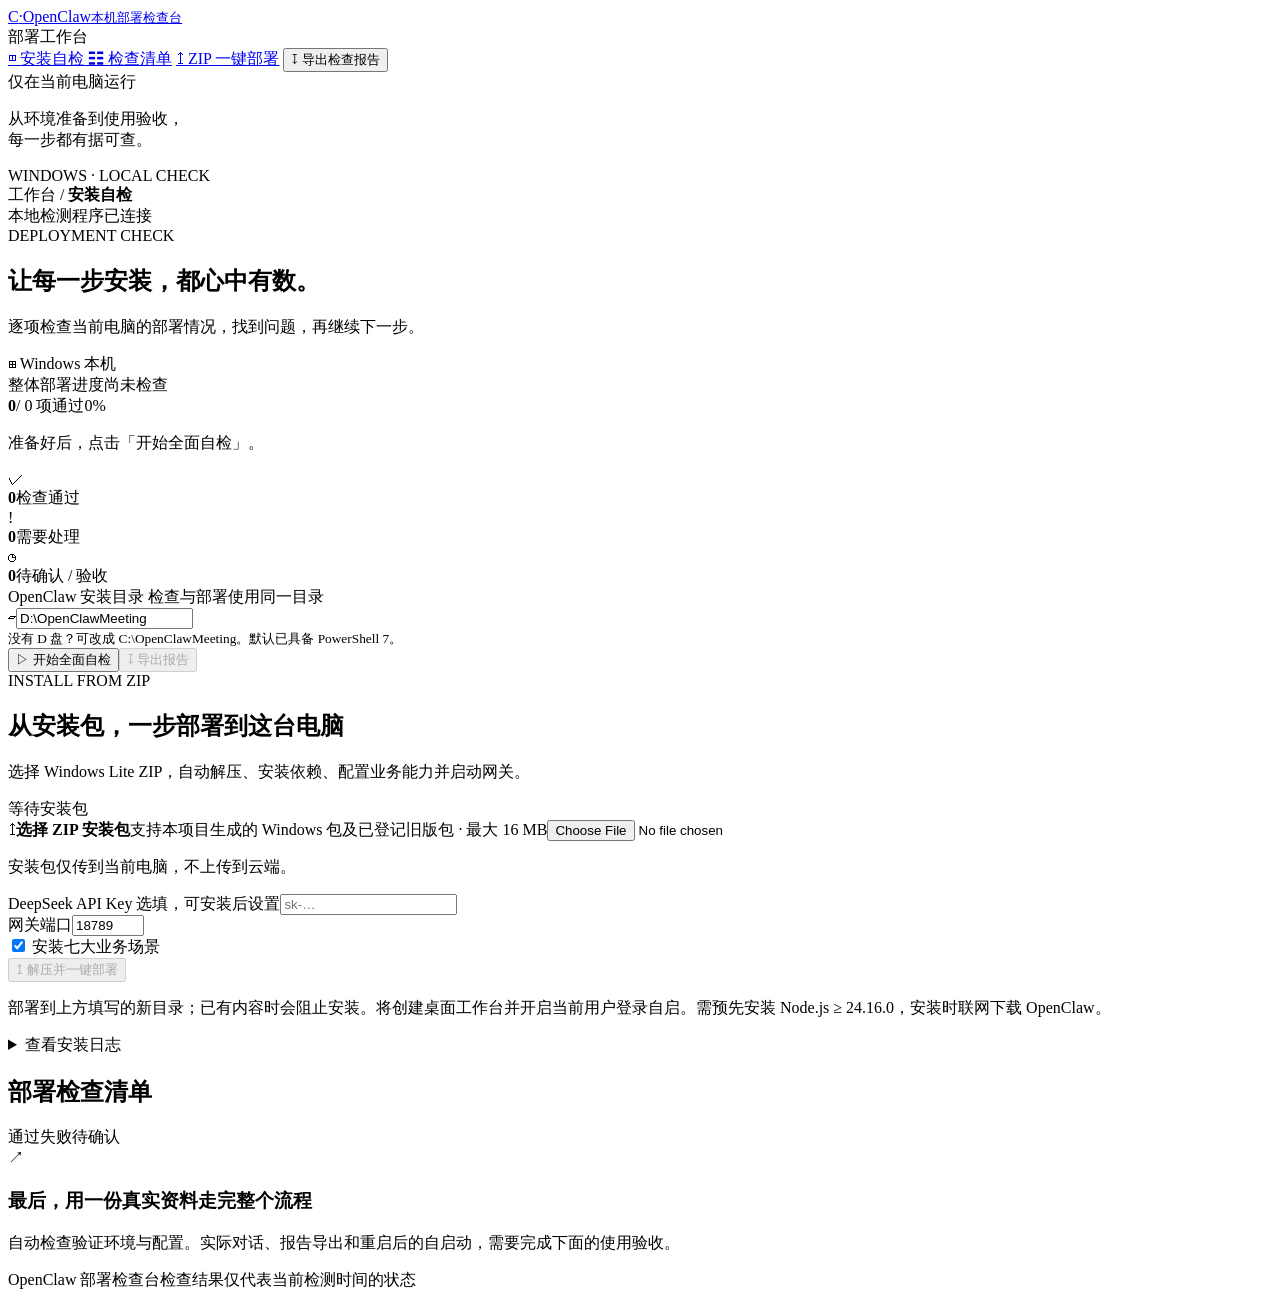
==== deployment-check/public/index.html @ 4201d01c "Add Windows deployment checker, trusted ZIP installer, and AI handoff docs" ====
<!doctype html>
<html lang="zh-CN">
<head>
  <meta charset="utf-8">
  <meta name="viewport" content="width=device-width, initial-scale=1">
  <meta name="check-session" content="__CHECK_SESSION__">
  <title>OpenClaw · 部署检查台</title>
  <link rel="stylesheet" href="/style.css">
  <script src="/app.js" defer></script>
  <script src="/deploy.js" defer></script>
</head>
<body>
  <aside class="sidebar">
    <a class="brand" href="/" aria-label="部署检查台首页"><span class="brand-icon">C<span>·</span></span><span>OpenClaw<small>本机部署检查台</small></span></a>
    <div class="nav-label">部署工作台</div>
    <a class="nav-item selected" href="#overview"><span>◫</span> 安装自检 <span class="nav-dot"></span></a>
    <a class="nav-item" href="#checklist"><span>☷</span> 检查清单</a>
    <a class="nav-item" href="#deployment"><span>↥</span> ZIP 一键部署</a>
    <button class="nav-item" id="sidebar-report"><span>↧</span> 导出检查报告</button>
    <div class="sidebar-bottom"><span class="local-dot"></span> 仅在当前电脑运行<p>从环境准备到使用验收，<br>每一步都有据可查。</p><div class="sidebar-version">WINDOWS · LOCAL CHECK</div></div>
  </aside>
  <main>
    <header class="topbar"><div>工作台 <span>/</span> <strong>安装自检</strong></div><span class="connection" id="connection"><i></i> 本地检测程序已连接</span></header>
    <div class="content">
      <section class="page-heading" id="overview"><div><div class="eyebrow">DEPLOYMENT CHECK</div><h1>让每一步安装，都心中有数<span>。</span></h1><p>逐项检查当前电脑的部署情况，找到问题，再继续下一步。</p></div><div class="os-tag"><span>⊞</span> Windows 本机</div></section>
      <section class="overview-grid" aria-label="检查概览">
        <div class="progress-card"><div class="card-top"><span>整体部署进度</span><span class="badge neutral" id="overall-status">尚未检查</span></div><div class="progress-number"><strong id="pass-count">0</strong><span>/ <span id="total-count">0</span> 项通过</span><span class="percent" id="progress-percent">0%</span></div><div class="progress-track"><div id="progress-fill"></div></div><p id="progress-note">准备好后，点击「开始全面自检」。</p></div>
        <div class="stat-card"><span class="stat-icon success">✓</span><div><strong id="success-count">0</strong><span>检查通过</span></div></div>
        <div class="stat-card"><span class="stat-icon danger">!</span><div><strong id="fail-count">0</strong><span>需要处理</span></div></div>
        <div class="stat-card"><span class="stat-icon amber">◷</span><div><strong id="review-count">0</strong><span>待确认 / 验收</span></div></div>
      </section>
      <section class="setup-card" aria-label="检测设置"><div class="path-field"><label for="install-dir">OpenClaw 安装目录 <span>检查与部署使用同一目录</span></label><div class="input-wrap"><span>▱</span><input id="install-dir" value="D:\OpenClawMeeting" spellcheck="false" autocomplete="off" aria-describedby="path-note"></div><small id="path-note">没有 D 盘？可改成 C:\OpenClawMeeting。默认已具备 PowerShell 7。</small></div><div class="setup-actions"><button class="button primary" id="run-all"><span>▷</span> 开始全面自检</button><button class="button secondary" id="export-report" disabled>↧ 导出报告</button></div></section>
      <div class="notice hidden" id="run-notice" role="status" aria-live="polite"></div>
      <section class="deployment-card" id="deployment" aria-label="ZIP 一键部署">
        <div class="deployment-heading"><div><div class="eyebrow">INSTALL FROM ZIP</div><h2>从安装包，一步部署到这台电脑</h2><p>选择 Windows Lite ZIP，自动解压、安装依赖、配置业务能力并启动网关。</p></div><span class="badge neutral" id="deploy-badge">等待安装包</span></div>
        <div class="deploy-layout"><div class="upload-zone"><label for="package-file"><span class="upload-icon">↥</span><strong>选择 ZIP 安装包</strong><span>支持本项目生成的 Windows 包及已登记旧版包 · 最大 16 MB</span></label><input id="package-file" type="file" accept=".zip,application/zip"><p id="package-info">安装包仅传到当前电脑，不上传到云端。</p></div>
        <div class="deploy-fields"><label for="deploy-key">DeepSeek API Key <span>选填，可安装后设置</span></label><input id="deploy-key" type="password" autocomplete="off" placeholder="sk-…"><div class="deploy-options"><div><label for="deploy-port">网关端口</label><input id="deploy-port" type="number" min="1024" max="65535" value="18789"></div><label class="business-choice"><input id="deploy-business" type="checkbox" checked> 安装七大业务场景</label></div><button class="button primary" id="deploy-button" disabled>↥ 解压并一键部署</button></div></div>
        <p class="deploy-scope">部署到上方填写的新目录；已有内容时会阻止安装。将创建桌面工作台并开启当前用户登录自启。需预先安装 Node.js ≥ 24.16.0，安装时联网下载 OpenClaw。</p>
        <div class="deploy-status hidden" id="deploy-status" role="status" aria-live="polite"><strong id="deploy-message"></strong><div class="progress-track"><div id="deploy-progress"></div></div><span id="deploy-stage"></span><details id="deploy-log-details"><summary>查看安装日志</summary><pre id="deploy-log"></pre></details></div>
      </section>
      <section id="checklist"><div class="section-heading"><h2>部署检查清单 <span id="check-count"></span></h2><div class="legend"><span><i class="green"></i>通过</span><span><i class="red"></i>失败</span><span><i class="yellow"></i>待确认</span></div></div><div id="groups"></div></section>
      <section class="acceptance-card"><div class="acceptance-icon">↗</div><div><h3>最后，用一份真实资料走完整个流程</h3><p>自动检查验证环境与配置。实际对话、报告导出和重启后的自启动，需要完成下面的使用验收。</p><div id="manual-checks"></div></div></section>
      <footer><span>OpenClaw 部署检查台</span><span id="last-run">检查结果仅代表当前检测时间的状态</span></footer>
    </div>
    <div class="toast hidden" id="toast" role="status"></div>
  </main>
</body>
</html>
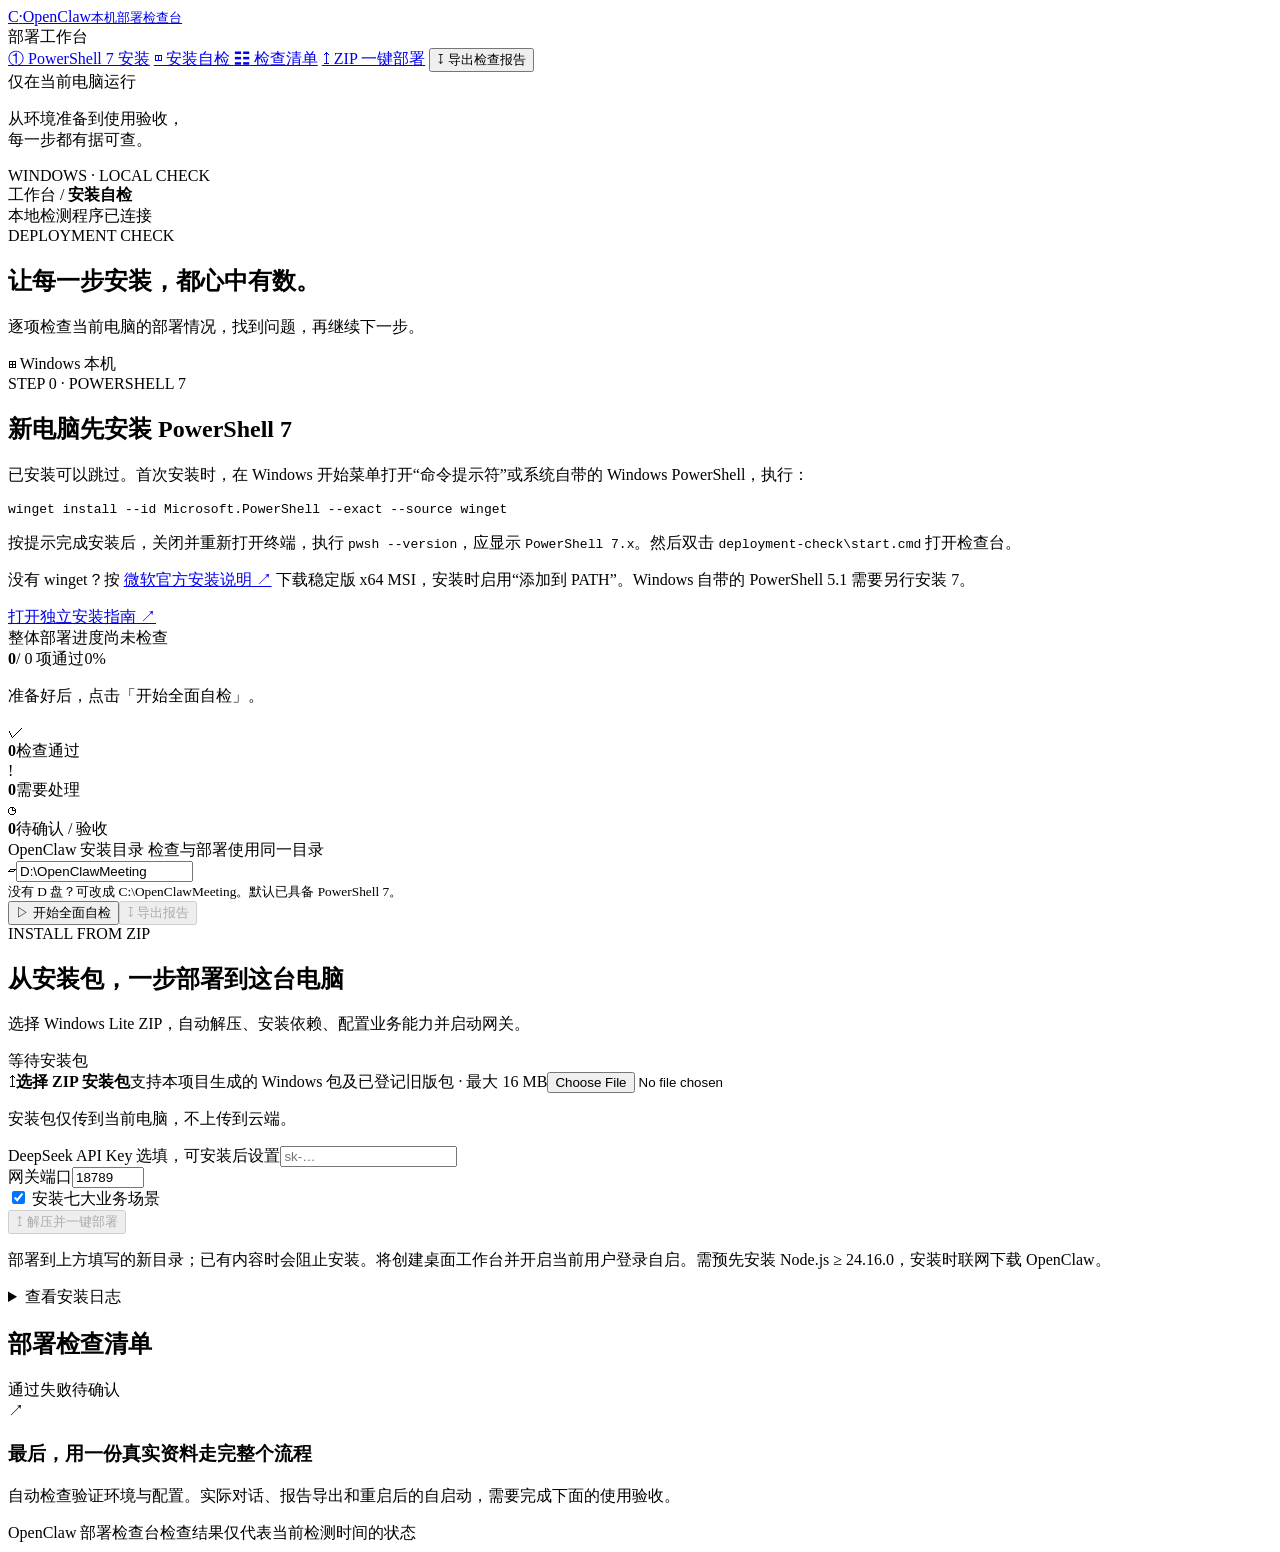
==== commit f4ea8567: "Add PowerShell 7 setup steps and standalone installation guide" ====
--- a/deployment-check/public/index.html
+++ b/deployment-check/public/index.html
@@ -13,6 +13,7 @@
   <aside class="sidebar">
     <a class="brand" href="/" aria-label="部署检查台首页"><span class="brand-icon">C<span>·</span></span><span>OpenClaw<small>本机部署检查台</small></span></a>
     <div class="nav-label">部署工作台</div>
+    <a class="nav-item" href="#powershell-setup"><span>①</span> PowerShell 7 安装</a>
     <a class="nav-item selected" href="#overview"><span>◫</span> 安装自检 <span class="nav-dot"></span></a>
     <a class="nav-item" href="#checklist"><span>☷</span> 检查清单</a>
     <a class="nav-item" href="#deployment"><span>↥</span> ZIP 一键部署</a>
@@ -23,6 +24,15 @@
     <header class="topbar"><div>工作台 <span>/</span> <strong>安装自检</strong></div><span class="connection" id="connection"><i></i> 本地检测程序已连接</span></header>
     <div class="content">
       <section class="page-heading" id="overview"><div><div class="eyebrow">DEPLOYMENT CHECK</div><h1>让每一步安装，都心中有数<span>。</span></h1><p>逐项检查当前电脑的部署情况，找到问题，再继续下一步。</p></div><div class="os-tag"><span>⊞</span> Windows 本机</div></section>
+      <section class="prerequisite-card" id="powershell-setup" aria-label="PowerShell 7 安装步骤">
+        <div class="eyebrow">STEP 0 · POWERSHELL 7</div>
+        <h2>新电脑先安装 PowerShell 7</h2>
+        <p>已安装可以跳过。首次安装时，在 Windows 开始菜单打开“命令提示符”或系统自带的 Windows PowerShell，执行：</p>
+        <pre><code>winget install --id Microsoft.PowerShell --exact --source winget</code></pre>
+        <p>按提示完成安装后，关闭并重新打开终端，执行 <code>pwsh --version</code>，应显示 <code>PowerShell 7.x</code>。然后双击 <code>deployment-check\start.cmd</code> 打开检查台。</p>
+        <p>没有 winget？按 <a href="https://learn.microsoft.com/zh-cn/powershell/scripting/install/installing-powershell-on-windows" target="_blank" rel="noopener noreferrer">微软官方安装说明 ↗</a> 下载稳定版 x64 MSI，安装时启用“添加到 PATH”。Windows 自带的 PowerShell 5.1 需要另行安装 7。</p>
+        <a class="prerequisite-guide" href="/powershell7.html" target="_blank" rel="noopener">打开独立安装指南 ↗</a>
+      </section>
       <section class="overview-grid" aria-label="检查概览">
         <div class="progress-card"><div class="card-top"><span>整体部署进度</span><span class="badge neutral" id="overall-status">尚未检查</span></div><div class="progress-number"><strong id="pass-count">0</strong><span>/ <span id="total-count">0</span> 项通过</span><span class="percent" id="progress-percent">0%</span></div><div class="progress-track"><div id="progress-fill"></div></div><p id="progress-note">准备好后，点击「开始全面自检」。</p></div>
         <div class="stat-card"><span class="stat-icon success">✓</span><div><strong id="success-count">0</strong><span>检查通过</span></div></div>
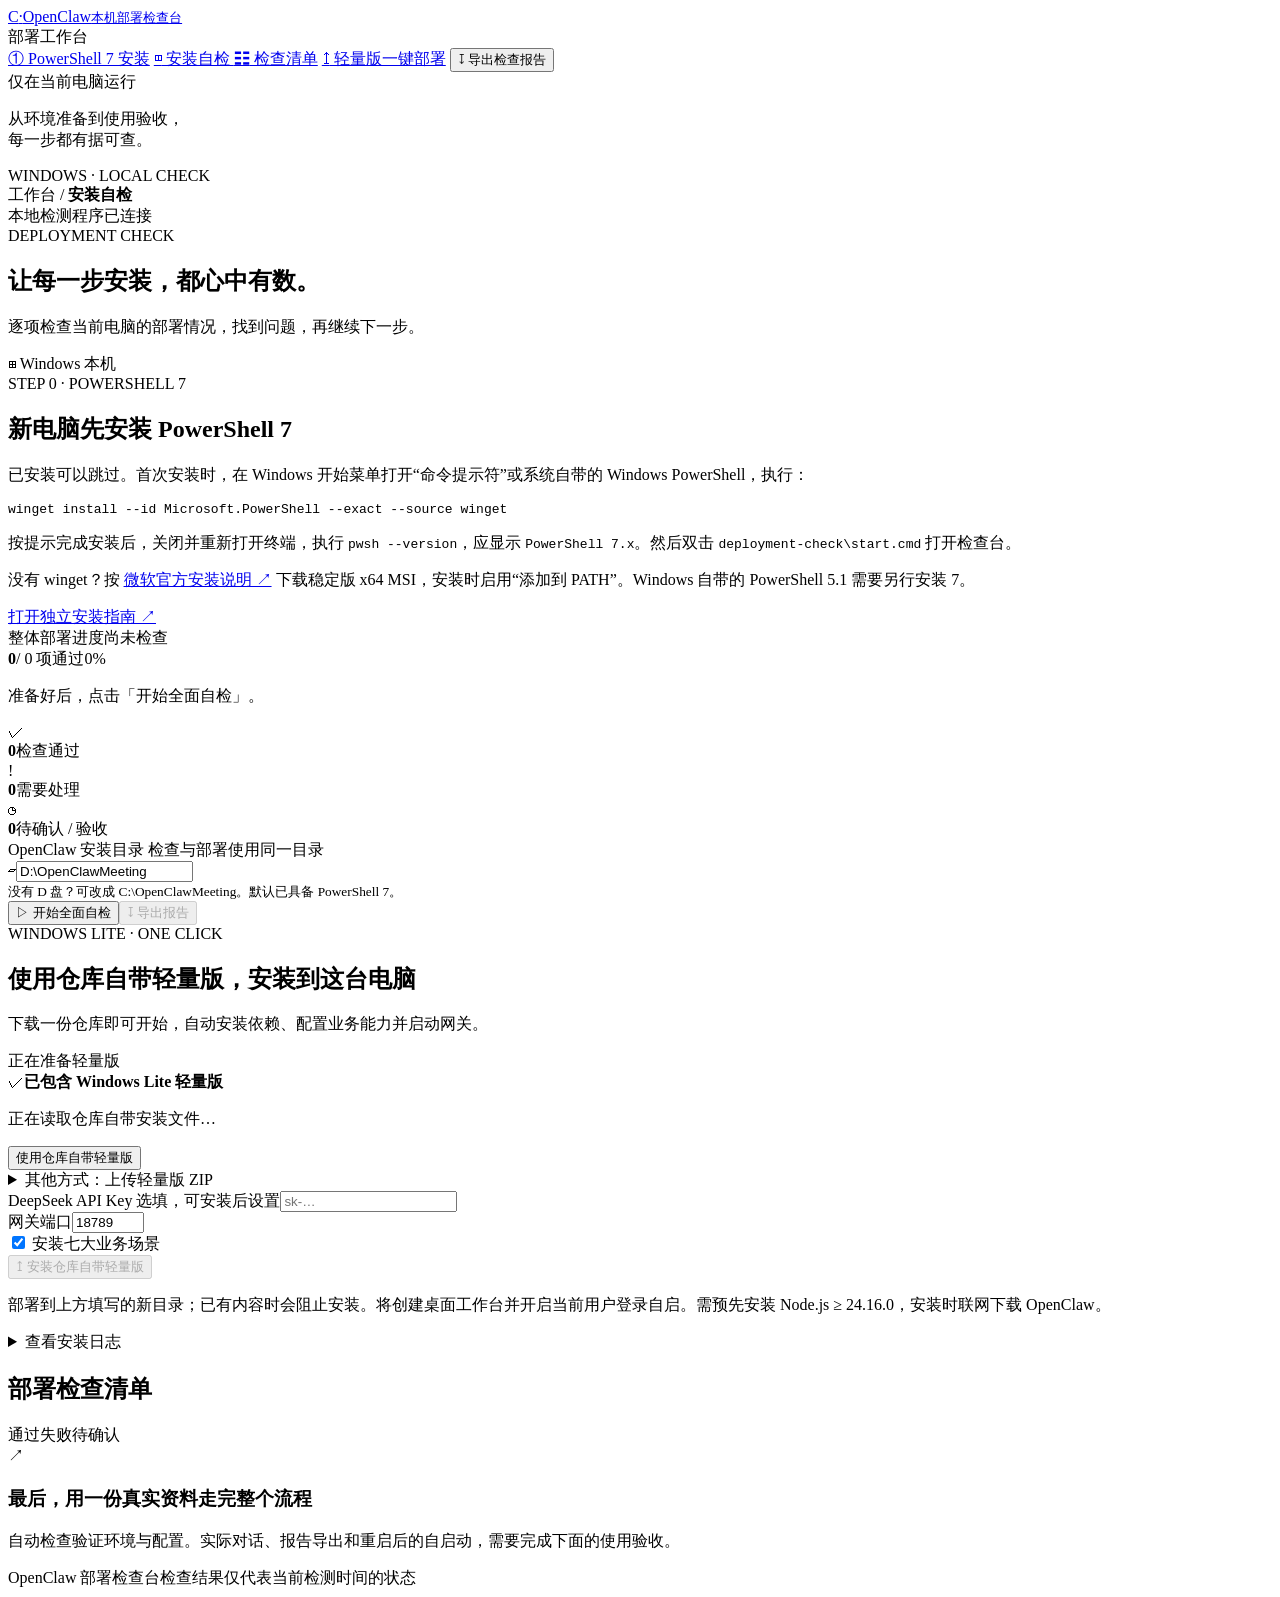
==== commit 59fcecd5: "Default web deployment to bundled Lite source and document release downloads" ====
--- a/deployment-check/public/index.html
+++ b/deployment-check/public/index.html
@@ -16,7 +16,7 @@
     <a class="nav-item" href="#powershell-setup"><span>①</span> PowerShell 7 安装</a>
     <a class="nav-item selected" href="#overview"><span>◫</span> 安装自检 <span class="nav-dot"></span></a>
     <a class="nav-item" href="#checklist"><span>☷</span> 检查清单</a>
-    <a class="nav-item" href="#deployment"><span>↥</span> ZIP 一键部署</a>
+    <a class="nav-item" href="#deployment"><span>↥</span> 轻量版一键部署</a>
     <button class="nav-item" id="sidebar-report"><span>↧</span> 导出检查报告</button>
     <div class="sidebar-bottom"><span class="local-dot"></span> 仅在当前电脑运行<p>从环境准备到使用验收，<br>每一步都有据可查。</p><div class="sidebar-version">WINDOWS · LOCAL CHECK</div></div>
   </aside>
@@ -41,10 +41,10 @@
       </section>
       <section class="setup-card" aria-label="检测设置"><div class="path-field"><label for="install-dir">OpenClaw 安装目录 <span>检查与部署使用同一目录</span></label><div class="input-wrap"><span>▱</span><input id="install-dir" value="D:\OpenClawMeeting" spellcheck="false" autocomplete="off" aria-describedby="path-note"></div><small id="path-note">没有 D 盘？可改成 C:\OpenClawMeeting。默认已具备 PowerShell 7。</small></div><div class="setup-actions"><button class="button primary" id="run-all"><span>▷</span> 开始全面自检</button><button class="button secondary" id="export-report" disabled>↧ 导出报告</button></div></section>
       <div class="notice hidden" id="run-notice" role="status" aria-live="polite"></div>
-      <section class="deployment-card" id="deployment" aria-label="ZIP 一键部署">
-        <div class="deployment-heading"><div><div class="eyebrow">INSTALL FROM ZIP</div><h2>从安装包，一步部署到这台电脑</h2><p>选择 Windows Lite ZIP，自动解压、安装依赖、配置业务能力并启动网关。</p></div><span class="badge neutral" id="deploy-badge">等待安装包</span></div>
-        <div class="deploy-layout"><div class="upload-zone"><label for="package-file"><span class="upload-icon">↥</span><strong>选择 ZIP 安装包</strong><span>支持本项目生成的 Windows 包及已登记旧版包 · 最大 16 MB</span></label><input id="package-file" type="file" accept=".zip,application/zip"><p id="package-info">安装包仅传到当前电脑，不上传到云端。</p></div>
-        <div class="deploy-fields"><label for="deploy-key">DeepSeek API Key <span>选填，可安装后设置</span></label><input id="deploy-key" type="password" autocomplete="off" placeholder="sk-…"><div class="deploy-options"><div><label for="deploy-port">网关端口</label><input id="deploy-port" type="number" min="1024" max="65535" value="18789"></div><label class="business-choice"><input id="deploy-business" type="checkbox" checked> 安装七大业务场景</label></div><button class="button primary" id="deploy-button" disabled>↥ 解压并一键部署</button></div></div>
+      <section class="deployment-card" id="deployment" aria-label="轻量版一键部署">
+        <div class="deployment-heading"><div><div class="eyebrow">WINDOWS LITE · ONE CLICK</div><h2>使用仓库自带轻量版，安装到这台电脑</h2><p>下载一份仓库即可开始，自动安装依赖、配置业务能力并启动网关。</p></div><span class="badge neutral" id="deploy-badge">正在准备轻量版</span></div>
+        <div class="deploy-layout"><div class="upload-zone bundled-zone"><span class="upload-icon">✓</span><strong>已包含 Windows Lite 轻量版</strong><p id="package-info">正在读取仓库自带安装文件…</p><button class="button secondary" id="use-bundled">使用仓库自带轻量版</button><details class="alternate-package"><summary>其他方式：上传轻量版 ZIP</summary><label for="package-file">选择 ZIP 安装包（最大 16 MB）</label><input id="package-file" type="file" accept=".zip,application/zip"><p>支持当前源码包和已登记旧版包。安装包仅传到当前电脑。</p></details></div>
+        <div class="deploy-fields"><label for="deploy-key">DeepSeek API Key <span>选填，可安装后设置</span></label><input id="deploy-key" type="password" autocomplete="off" placeholder="sk-…"><div class="deploy-options"><div><label for="deploy-port">网关端口</label><input id="deploy-port" type="number" min="1024" max="65535" value="18789"></div><label class="business-choice"><input id="deploy-business" type="checkbox" checked> 安装七大业务场景</label></div><button class="button primary" id="deploy-button" disabled>↥ 安装仓库自带轻量版</button></div></div>
         <p class="deploy-scope">部署到上方填写的新目录；已有内容时会阻止安装。将创建桌面工作台并开启当前用户登录自启。需预先安装 Node.js ≥ 24.16.0，安装时联网下载 OpenClaw。</p>
         <div class="deploy-status hidden" id="deploy-status" role="status" aria-live="polite"><strong id="deploy-message"></strong><div class="progress-track"><div id="deploy-progress"></div></div><span id="deploy-stage"></span><details id="deploy-log-details"><summary>查看安装日志</summary><pre id="deploy-log"></pre></details></div>
       </section>
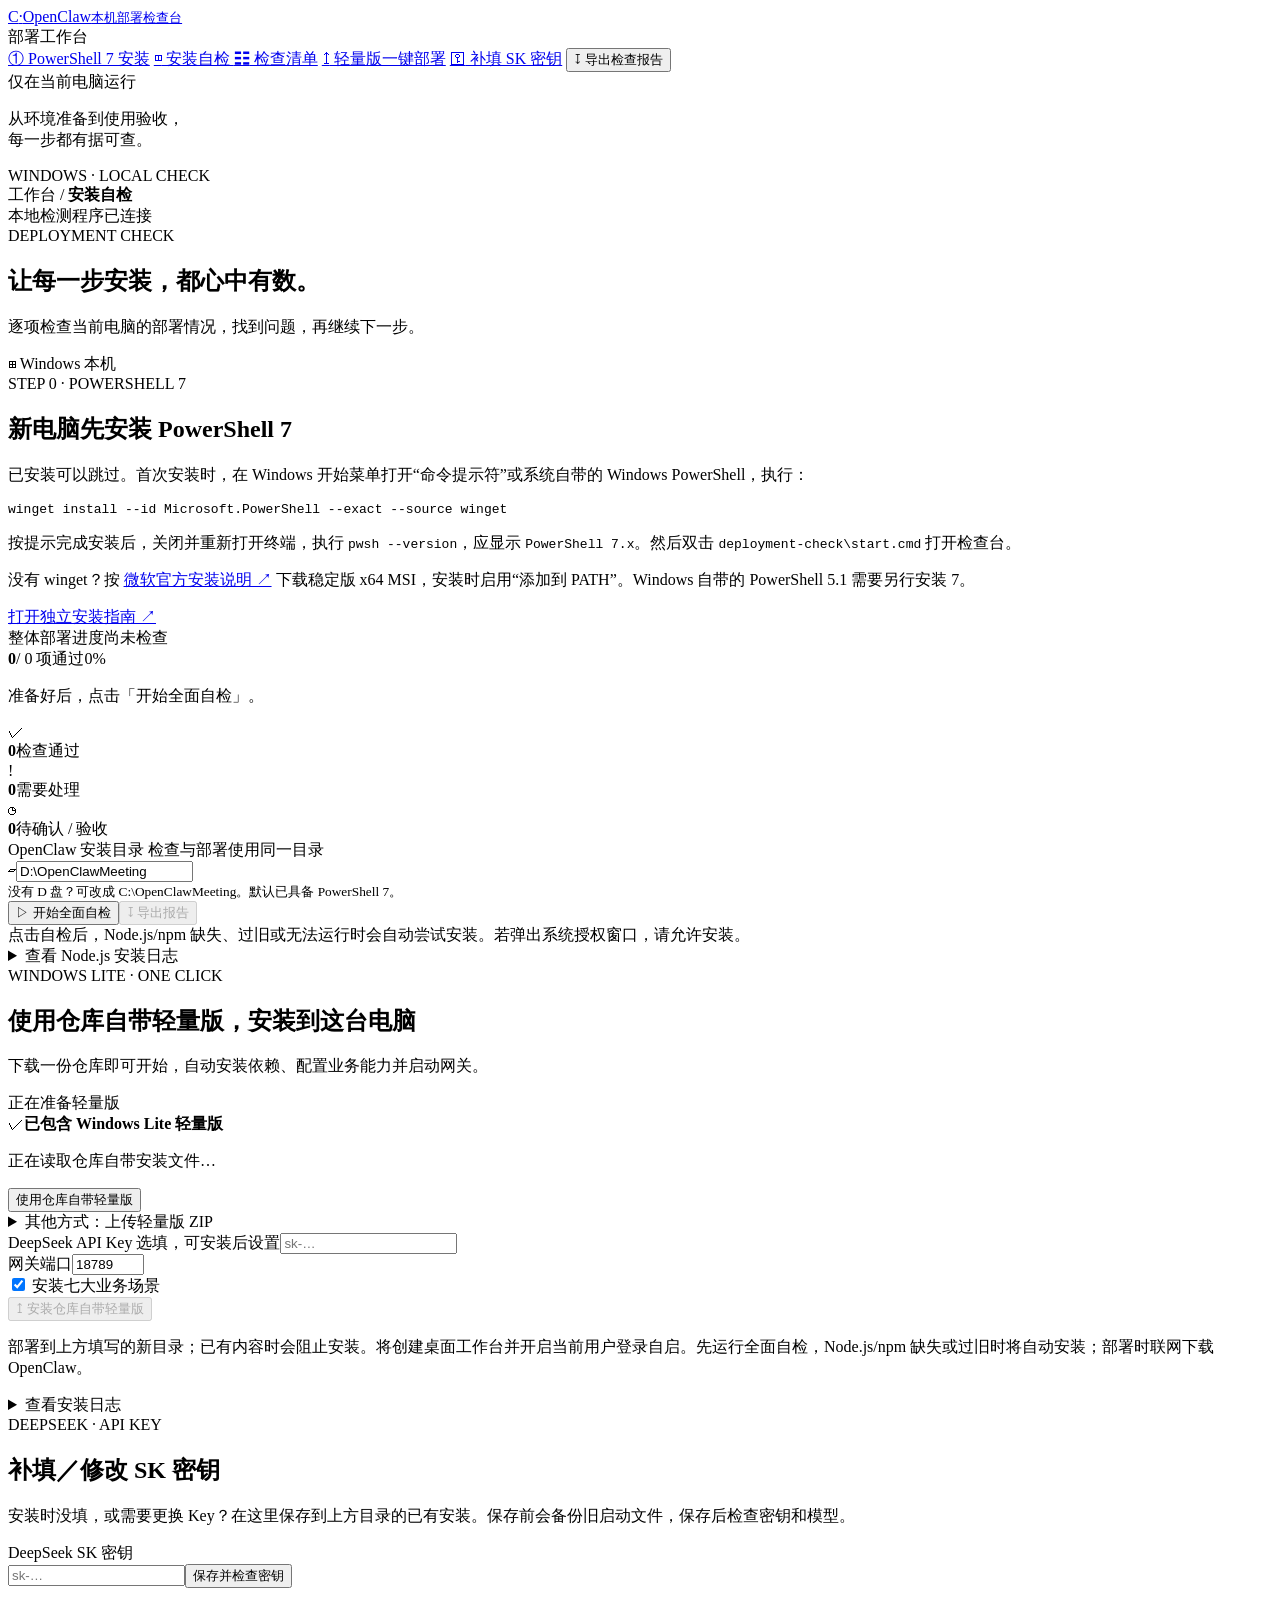
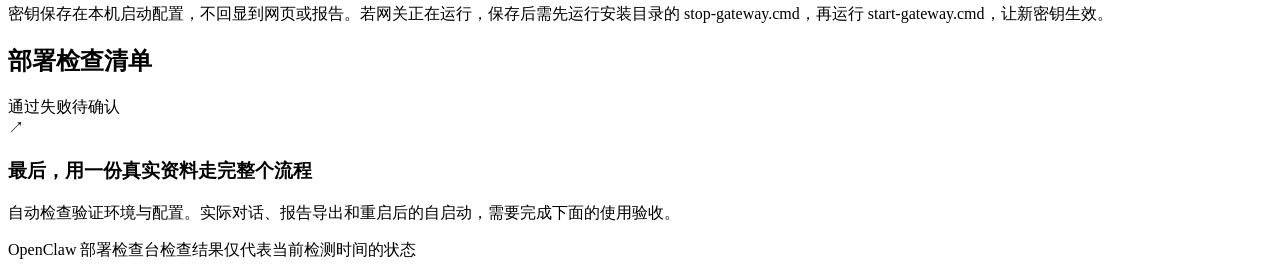
==== commit 52ef2526: "Add automatic Node setup and post-install DeepSeek key configuration" ====
--- a/deployment-check/public/index.html
+++ b/deployment-check/public/index.html
@@ -7,7 +7,9 @@
   <title>OpenClaw · 部署检查台</title>
   <link rel="stylesheet" href="/style.css">
   <script src="/app.js" defer></script>
+  <script src="/node-setup.js" defer></script>
   <script src="/deploy.js" defer></script>
+  <script src="/model-key.js" defer></script>
 </head>
 <body>
   <aside class="sidebar">
@@ -17,6 +19,7 @@
     <a class="nav-item selected" href="#overview"><span>◫</span> 安装自检 <span class="nav-dot"></span></a>
     <a class="nav-item" href="#checklist"><span>☷</span> 检查清单</a>
     <a class="nav-item" href="#deployment"><span>↥</span> 轻量版一键部署</a>
+    <a class="nav-item" href="#model-key"><span>⚿</span> 补填 SK 密钥</a>
     <button class="nav-item" id="sidebar-report"><span>↧</span> 导出检查报告</button>
     <div class="sidebar-bottom"><span class="local-dot"></span> 仅在当前电脑运行<p>从环境准备到使用验收，<br>每一步都有据可查。</p><div class="sidebar-version">WINDOWS · LOCAL CHECK</div></div>
   </aside>
@@ -40,14 +43,16 @@
         <div class="stat-card"><span class="stat-icon amber">◷</span><div><strong id="review-count">0</strong><span>待确认 / 验收</span></div></div>
       </section>
       <section class="setup-card" aria-label="检测设置"><div class="path-field"><label for="install-dir">OpenClaw 安装目录 <span>检查与部署使用同一目录</span></label><div class="input-wrap"><span>▱</span><input id="install-dir" value="D:\OpenClawMeeting" spellcheck="false" autocomplete="off" aria-describedby="path-note"></div><small id="path-note">没有 D 盘？可改成 C:\OpenClawMeeting。默认已具备 PowerShell 7。</small></div><div class="setup-actions"><button class="button primary" id="run-all"><span>▷</span> 开始全面自检</button><button class="button secondary" id="export-report" disabled>↧ 导出报告</button></div></section>
-      <div class="notice hidden" id="run-notice" role="status" aria-live="polite"></div>
+      <div class="notice" id="run-notice" role="status" aria-live="polite">点击自检后，Node.js/npm 缺失、过旧或无法运行时会自动尝试安装。若弹出系统授权窗口，请允许安装。</div>
+      <div class="deploy-status node-setup-panel hidden" id="node-setup-status" role="status" aria-live="polite"><strong id="node-setup-message"></strong><div class="progress-track"><div id="node-setup-progress"></div></div><details id="node-setup-details"><summary>查看 Node.js 安装日志</summary><pre id="node-setup-log"></pre></details></div>
       <section class="deployment-card" id="deployment" aria-label="轻量版一键部署">
         <div class="deployment-heading"><div><div class="eyebrow">WINDOWS LITE · ONE CLICK</div><h2>使用仓库自带轻量版，安装到这台电脑</h2><p>下载一份仓库即可开始，自动安装依赖、配置业务能力并启动网关。</p></div><span class="badge neutral" id="deploy-badge">正在准备轻量版</span></div>
         <div class="deploy-layout"><div class="upload-zone bundled-zone"><span class="upload-icon">✓</span><strong>已包含 Windows Lite 轻量版</strong><p id="package-info">正在读取仓库自带安装文件…</p><button class="button secondary" id="use-bundled">使用仓库自带轻量版</button><details class="alternate-package"><summary>其他方式：上传轻量版 ZIP</summary><label for="package-file">选择 ZIP 安装包（最大 16 MB）</label><input id="package-file" type="file" accept=".zip,application/zip"><p>支持当前源码包和已登记旧版包。安装包仅传到当前电脑。</p></details></div>
         <div class="deploy-fields"><label for="deploy-key">DeepSeek API Key <span>选填，可安装后设置</span></label><input id="deploy-key" type="password" autocomplete="off" placeholder="sk-…"><div class="deploy-options"><div><label for="deploy-port">网关端口</label><input id="deploy-port" type="number" min="1024" max="65535" value="18789"></div><label class="business-choice"><input id="deploy-business" type="checkbox" checked> 安装七大业务场景</label></div><button class="button primary" id="deploy-button" disabled>↥ 安装仓库自带轻量版</button></div></div>
-        <p class="deploy-scope">部署到上方填写的新目录；已有内容时会阻止安装。将创建桌面工作台并开启当前用户登录自启。需预先安装 Node.js ≥ 24.16.0，安装时联网下载 OpenClaw。</p>
+        <p class="deploy-scope">部署到上方填写的新目录；已有内容时会阻止安装。将创建桌面工作台并开启当前用户登录自启。先运行全面自检，Node.js/npm 缺失或过旧时将自动安装；部署时联网下载 OpenClaw。</p>
         <div class="deploy-status hidden" id="deploy-status" role="status" aria-live="polite"><strong id="deploy-message"></strong><div class="progress-track"><div id="deploy-progress"></div></div><span id="deploy-stage"></span><details id="deploy-log-details"><summary>查看安装日志</summary><pre id="deploy-log"></pre></details></div>
       </section>
+      <section class="deployment-card" id="model-key" aria-label="补填或修改 SK 密钥"><div class="deployment-heading"><div><div class="eyebrow">DEEPSEEK · API KEY</div><h2>补填／修改 SK 密钥</h2><p>安装时没填，或需要更换 Key？在这里保存到上方目录的已有安装。保存前会备份旧启动文件，保存后检查密钥和模型。</p></div></div><label class="key-label" for="saved-model-key">DeepSeek SK 密钥</label><div class="key-input-row"><input id="saved-model-key" type="password" autocomplete="new-password" spellcheck="false" placeholder="sk-…"><button class="button primary" id="save-model-key">保存并检查密钥</button></div><p class="deploy-scope">密钥保存在本机启动配置，不回显到网页或报告。若网关正在运行，保存后需先运行安装目录的 stop-gateway.cmd，再运行 start-gateway.cmd，让新密钥生效。</p><p class="key-message" id="model-key-message" role="status" aria-live="polite"></p></section>
       <section id="checklist"><div class="section-heading"><h2>部署检查清单 <span id="check-count"></span></h2><div class="legend"><span><i class="green"></i>通过</span><span><i class="red"></i>失败</span><span><i class="yellow"></i>待确认</span></div></div><div id="groups"></div></section>
       <section class="acceptance-card"><div class="acceptance-icon">↗</div><div><h3>最后，用一份真实资料走完整个流程</h3><p>自动检查验证环境与配置。实际对话、报告导出和重启后的自启动，需要完成下面的使用验收。</p><div id="manual-checks"></div></div></section>
       <footer><span>OpenClaw 部署检查台</span><span id="last-run">检查结果仅代表当前检测时间的状态</span></footer>
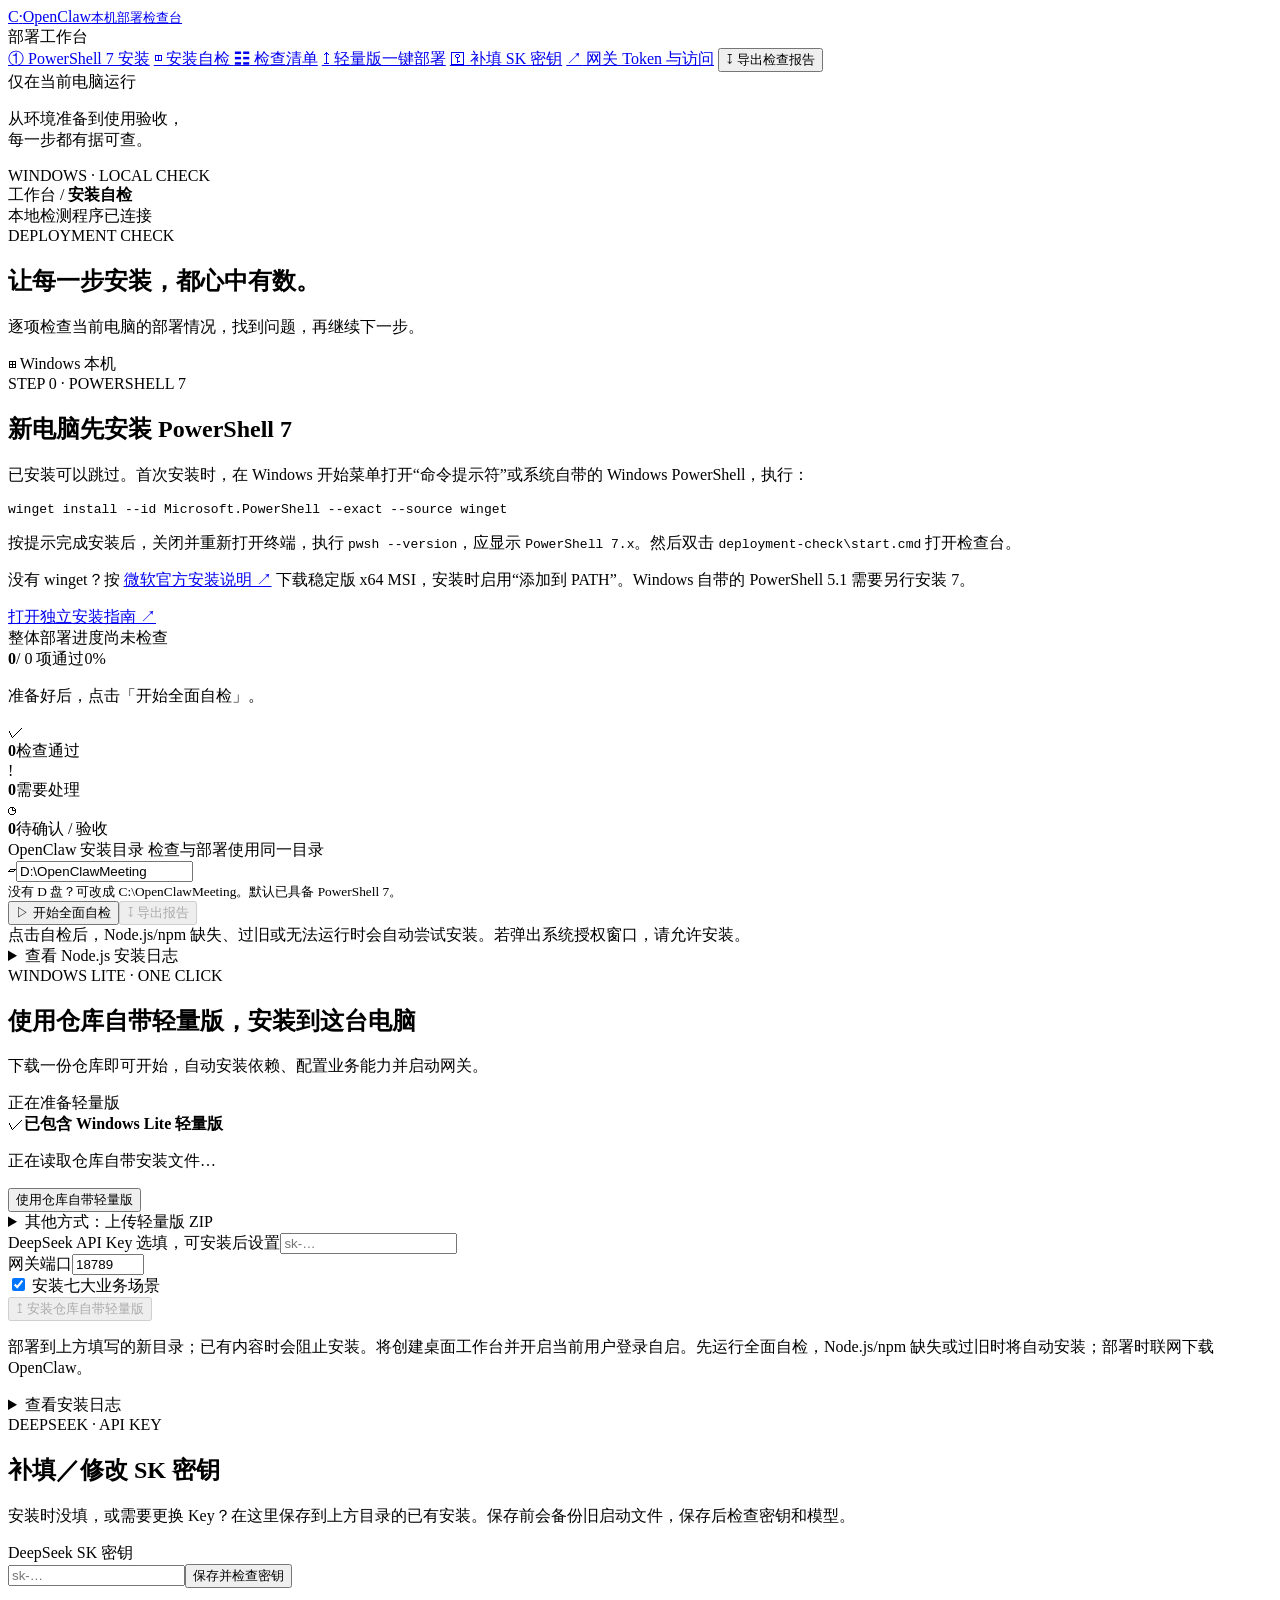
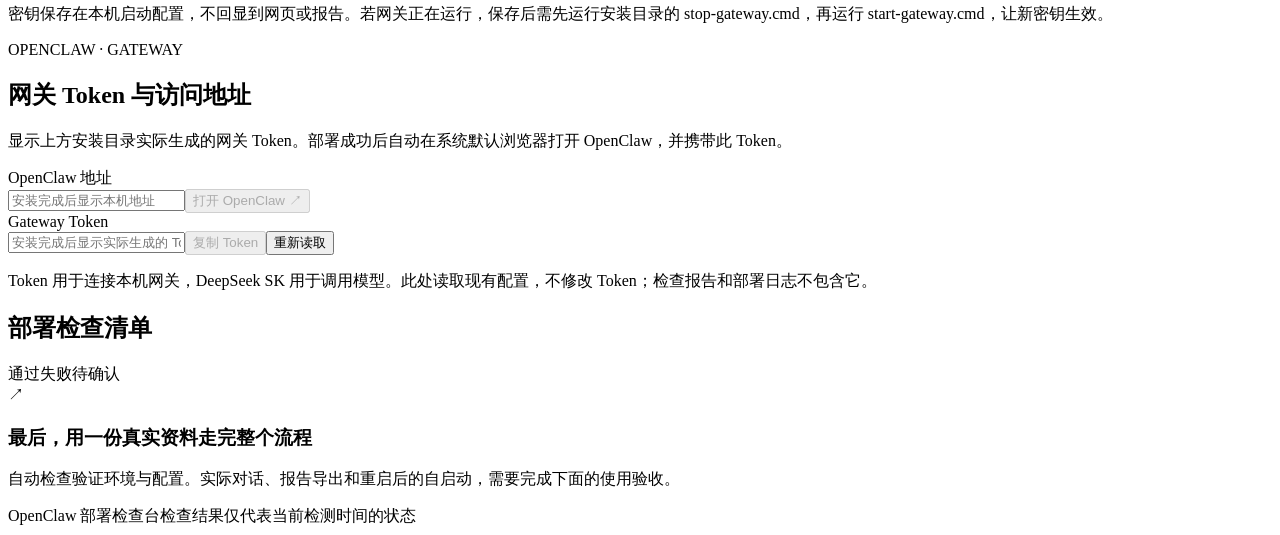
==== commit 1d74dfb9: "Show gateway token and automatically open authenticated dashboard after deployment" ====
--- a/deployment-check/public/index.html
+++ b/deployment-check/public/index.html
@@ -10,6 +10,7 @@
   <script src="/node-setup.js" defer></script>
   <script src="/deploy.js" defer></script>
   <script src="/model-key.js" defer></script>
+  <script src="/gateway-access.js" defer></script>
 </head>
 <body>
   <aside class="sidebar">
@@ -20,6 +21,7 @@
     <a class="nav-item" href="#checklist"><span>☷</span> 检查清单</a>
     <a class="nav-item" href="#deployment"><span>↥</span> 轻量版一键部署</a>
     <a class="nav-item" href="#model-key"><span>⚿</span> 补填 SK 密钥</a>
+    <a class="nav-item" href="#gateway-access"><span>↗</span> 网关 Token 与访问</a>
     <button class="nav-item" id="sidebar-report"><span>↧</span> 导出检查报告</button>
     <div class="sidebar-bottom"><span class="local-dot"></span> 仅在当前电脑运行<p>从环境准备到使用验收，<br>每一步都有据可查。</p><div class="sidebar-version">WINDOWS · LOCAL CHECK</div></div>
   </aside>
@@ -53,6 +55,12 @@
         <div class="deploy-status hidden" id="deploy-status" role="status" aria-live="polite"><strong id="deploy-message"></strong><div class="progress-track"><div id="deploy-progress"></div></div><span id="deploy-stage"></span><details id="deploy-log-details"><summary>查看安装日志</summary><pre id="deploy-log"></pre></details></div>
       </section>
       <section class="deployment-card" id="model-key" aria-label="补填或修改 SK 密钥"><div class="deployment-heading"><div><div class="eyebrow">DEEPSEEK · API KEY</div><h2>补填／修改 SK 密钥</h2><p>安装时没填，或需要更换 Key？在这里保存到上方目录的已有安装。保存前会备份旧启动文件，保存后检查密钥和模型。</p></div></div><label class="key-label" for="saved-model-key">DeepSeek SK 密钥</label><div class="key-input-row"><input id="saved-model-key" type="password" autocomplete="new-password" spellcheck="false" placeholder="sk-…"><button class="button primary" id="save-model-key">保存并检查密钥</button></div><p class="deploy-scope">密钥保存在本机启动配置，不回显到网页或报告。若网关正在运行，保存后需先运行安装目录的 stop-gateway.cmd，再运行 start-gateway.cmd，让新密钥生效。</p><p class="key-message" id="model-key-message" role="status" aria-live="polite"></p></section>
+      <section class="deployment-card" id="gateway-access" aria-label="网关 Token 与访问">
+        <div class="deployment-heading"><div><div class="eyebrow">OPENCLAW · GATEWAY</div><h2>网关 Token 与访问地址</h2><p>显示上方安装目录实际生成的网关 Token。部署成功后自动在系统默认浏览器打开 OpenClaw，并携带此 Token。</p></div></div>
+        <label class="key-label" for="gateway-address">OpenClaw 地址</label><div class="key-input-row"><input id="gateway-address" type="text" readonly placeholder="安装完成后显示本机地址"><button class="button primary" id="open-gateway" disabled>打开 OpenClaw ↗</button></div>
+        <label class="key-label gateway-token-label" for="gateway-token">Gateway Token</label><div class="key-input-row"><input id="gateway-token" type="text" readonly autocomplete="off" spellcheck="false" placeholder="安装完成后显示实际生成的 Token"><button class="button secondary" id="copy-gateway-token" disabled>复制 Token</button><button class="button secondary" id="refresh-gateway">重新读取</button></div>
+        <p class="deploy-scope">Token 用于连接本机网关，DeepSeek SK 用于调用模型。此处读取现有配置，不修改 Token；检查报告和部署日志不包含它。</p><p class="key-message" id="gateway-access-message" role="status" aria-live="polite"></p>
+      </section>
       <section id="checklist"><div class="section-heading"><h2>部署检查清单 <span id="check-count"></span></h2><div class="legend"><span><i class="green"></i>通过</span><span><i class="red"></i>失败</span><span><i class="yellow"></i>待确认</span></div></div><div id="groups"></div></section>
       <section class="acceptance-card"><div class="acceptance-icon">↗</div><div><h3>最后，用一份真实资料走完整个流程</h3><p>自动检查验证环境与配置。实际对话、报告导出和重启后的自启动，需要完成下面的使用验收。</p><div id="manual-checks"></div></div></section>
       <footer><span>OpenClaw 部署检查台</span><span id="last-run">检查结果仅代表当前检测时间的状态</span></footer>
